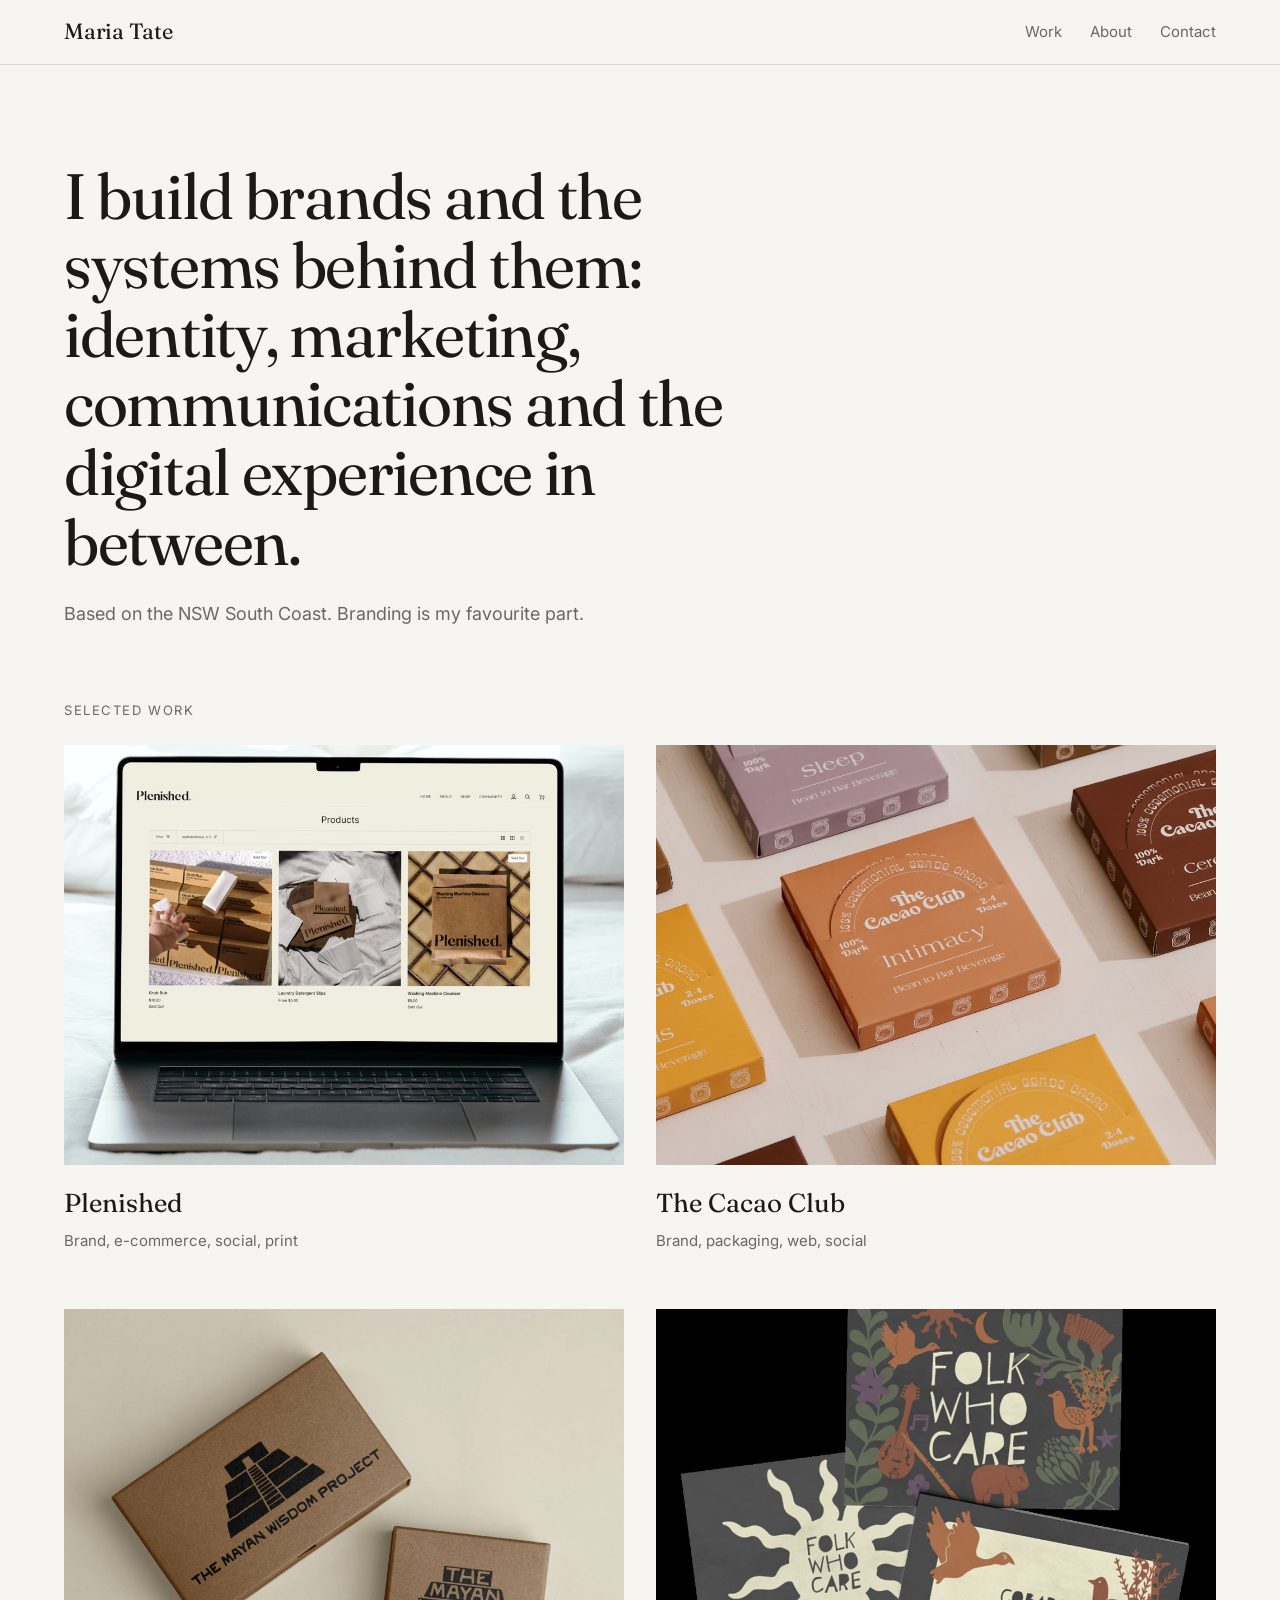
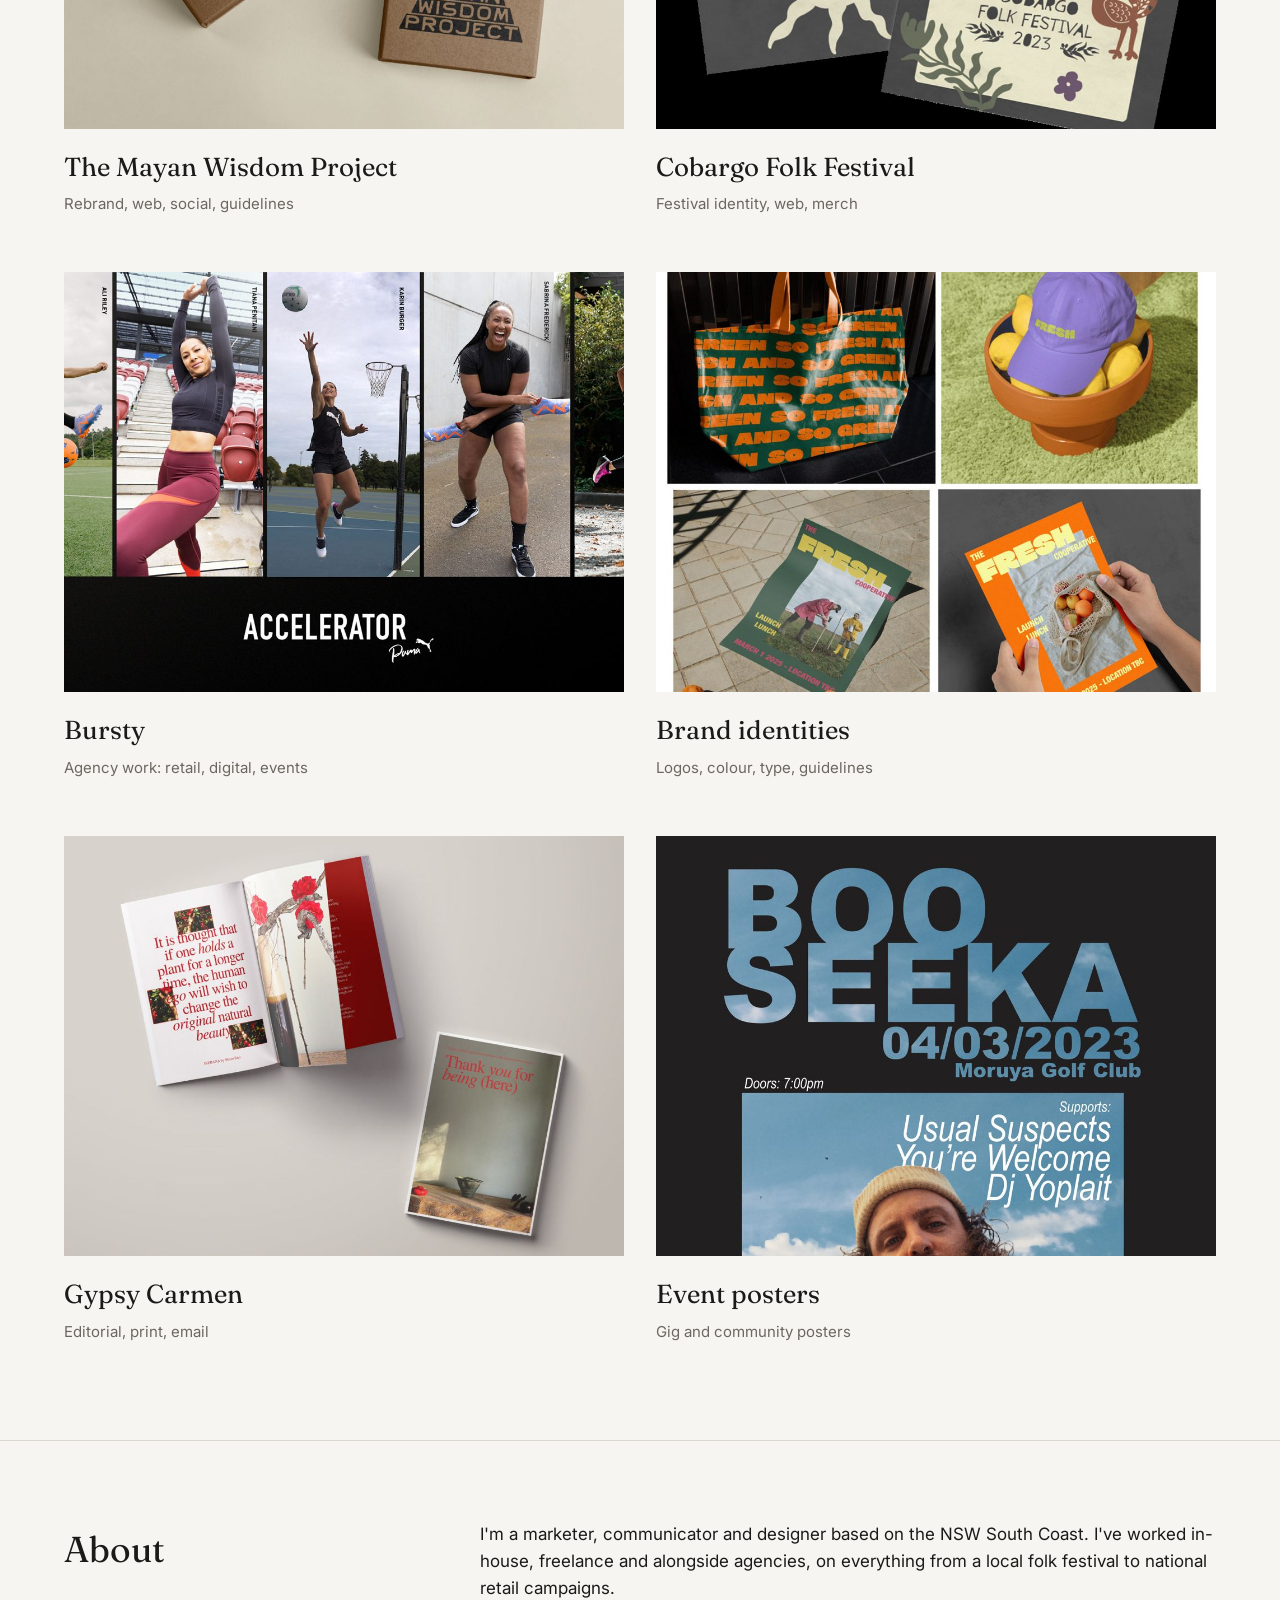
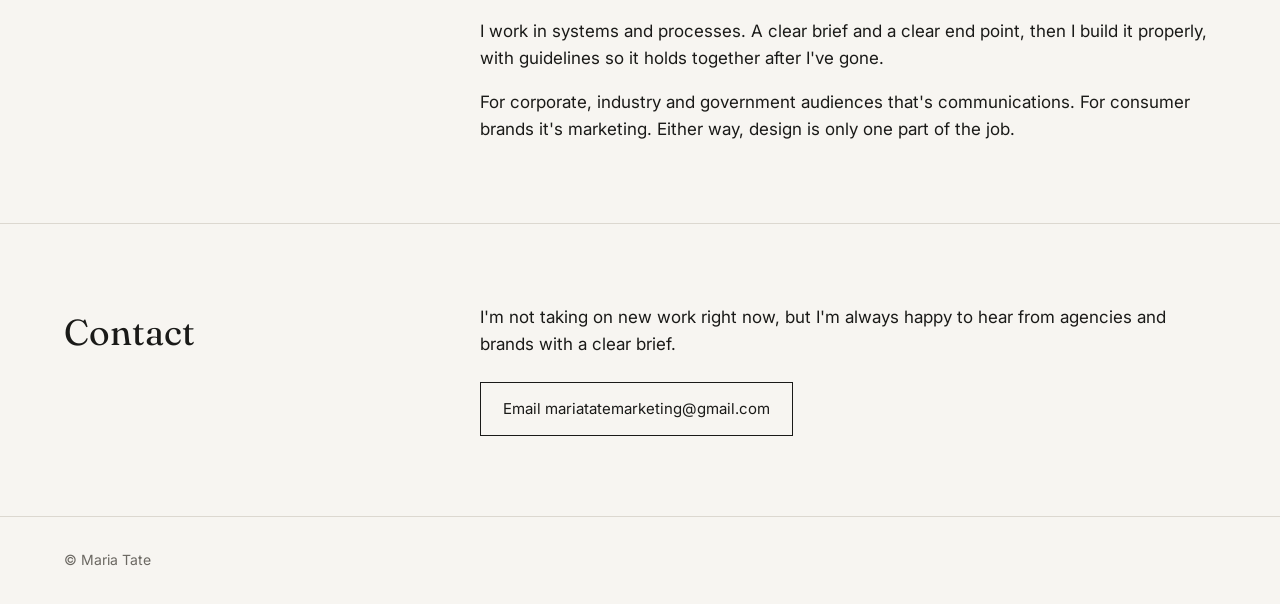
==== index.html @ 7a2a27ae "Add files via upload" ====
<!doctype html>
<html lang="en-AU">
<head>
<meta charset="utf-8">
<meta name="viewport" content="width=device-width, initial-scale=1">
<title>Maria Tate</title>
<meta name="description" content="I build brands and the systems behind them: identity, marketing, communications and the digital experience in between.">
<link rel="preconnect" href="https://fonts.googleapis.com"><link rel="preconnect" href="https://fonts.gstatic.com" crossorigin>
<link href="https://fonts.googleapis.com/css2?family=Fraunces:opsz,wght@9..144,400&family=Inter:wght@400;500&display=swap" rel="stylesheet">
<link rel="stylesheet" href="style.css">
</head>
<body>
<header><div class="wrap"><a class="logo" href="index.html">Maria Tate</a>
<nav><a href="index.html#work">Work</a><a href="index.html#about">About</a><a href="index.html#contact">Contact</a></nav></div></header>
<main>
<section class="wrap hero"><h1>I build brands and the systems behind them: identity, marketing, communications and the digital experience in between.</h1><p>Based on the NSW South Coast. Branding is my favourite part.</p></section>
<section class="wrap" id="work"><div class="label">Selected work</div><div class="grid"><a class="card" href="work/plenished.html"><div class="img"><img src="images/plenished/cover.jpg" alt="Plenished" loading="lazy" width="1000" height="750"></div><h3>Plenished</h3><p>Brand, e-commerce, social, print</p></a>
<a class="card" href="work/the-cacao-club.html"><div class="img"><img src="images/the-cacao-club/cover.jpg" alt="The Cacao Club" loading="lazy" width="1000" height="750"></div><h3>The Cacao Club</h3><p>Brand, packaging, web, social</p></a>
<a class="card" href="work/the-mayan-wisdom-project.html"><div class="img"><img src="images/the-mayan-wisdom-project/cover.jpg" alt="The Mayan Wisdom Project" loading="lazy" width="1000" height="750"></div><h3>The Mayan Wisdom Project</h3><p>Rebrand, web, social, guidelines</p></a>
<a class="card" href="work/cobargo-folk-festival.html"><div class="img"><img src="images/cobargo-folk-festival/cover.jpg" alt="Cobargo Folk Festival" loading="lazy" width="1000" height="750"></div><h3>Cobargo Folk Festival</h3><p>Festival identity, web, merch</p></a>
<a class="card" href="work/bursty.html"><div class="img"><img src="images/bursty/cover.jpg" alt="Bursty" loading="lazy" width="1000" height="750"></div><h3>Bursty</h3><p>Agency work: retail, digital, events</p></a>
<a class="card" href="work/brand-identities.html"><div class="img"><img src="images/brand-identities/cover.jpg" alt="Brand identities" loading="lazy" width="1000" height="750"></div><h3>Brand identities</h3><p>Logos, colour, type, guidelines</p></a>
<a class="card" href="work/gypsy-carmen.html"><div class="img"><img src="images/gypsy-carmen/cover.jpg" alt="Gypsy Carmen" loading="lazy" width="1000" height="750"></div><h3>Gypsy Carmen</h3><p>Editorial, print, email</p></a>
<a class="card" href="work/event-posters.html"><div class="img"><img src="images/event-posters/cover.jpg" alt="Event posters" loading="lazy" width="1000" height="750"></div><h3>Event posters</h3><p>Gig and community posters</p></a></div></section>
<section class="block" id="about"><div class="wrap two"><h2>About</h2><div><p>I&#x27;m a marketer, communicator and designer based on the NSW South Coast. I&#x27;ve worked in-house, freelance and alongside agencies, on everything from a local folk festival to national retail campaigns.</p><p>I work in systems and processes. A clear brief and a clear end point, then I build it properly, with guidelines so it holds together after I&#x27;ve gone.</p><p>For corporate, industry and government audiences that&#x27;s communications. For consumer brands it&#x27;s marketing. Either way, design is only one part of the job.</p></div></div></section>
<section class="block" id="contact"><div class="wrap two"><h2>Contact</h2><div><p>I&#x27;m not taking on new work right now, but I&#x27;m always happy to hear from agencies and brands with a clear brief.</p><a class="btn" href="mailto:mariatatemarketing@gmail.com">Email mariatatemarketing@gmail.com</a></div></div></section>
</main>
<footer><div class="wrap">&copy; Maria Tate</div></footer>
</body>
</html>
---- style.css ----
:root{--bg:#f7f5f1;--ink:#1a1a18;--muted:#6b6862;--line:#dcd8d0;--accent:#7a4a2b}
*{box-sizing:border-box;margin:0;padding:0}
html{scroll-behavior:smooth}
body{background:var(--bg);color:var(--ink);font-family:'Inter',system-ui,sans-serif;font-size:17px;line-height:1.6;-webkit-font-smoothing:antialiased}
a{color:inherit}
img{display:block;max-width:100%;height:auto}
.wrap{max-width:1200px;margin:0 auto;padding:0 24px}
header{position:sticky;top:0;z-index:5;background:rgba(247,245,241,.92);backdrop-filter:blur(8px);border-bottom:1px solid var(--line)}
header .wrap{display:flex;justify-content:space-between;align-items:center;height:64px}
.logo{font-family:'Fraunces',Georgia,serif;font-size:22px;text-decoration:none;letter-spacing:-.01em}
nav a{text-decoration:none;margin-left:28px;font-size:15px;color:var(--muted)}
nav a:hover{color:var(--ink)}
.hero{padding-top:96px;padding-bottom:72px}
.hero h1{font-family:'Fraunces',Georgia,serif;font-weight:400;font-size:clamp(34px,5.4vw,64px);line-height:1.08;letter-spacing:-.02em;max-width:17ch}
.hero p{margin-top:24px;color:var(--muted);font-size:18px}
.label{font-size:13px;letter-spacing:.12em;text-transform:uppercase;color:var(--muted);margin-bottom:24px}
.grid{display:grid;grid-template-columns:repeat(2,1fr);gap:56px 32px;padding-bottom:96px}
.card{text-decoration:none;display:block}
.card .img{overflow:hidden;background:#e9e5de}
.card img{width:100%;aspect-ratio:4/3;object-fit:cover;transition:transform .5s ease}
.card:hover img{transform:scale(1.03)}
.card h3{font-family:'Fraunces',Georgia,serif;font-weight:400;font-size:26px;margin-top:18px}
.card p{color:var(--muted);font-size:15px;margin-top:4px}
section.block{border-top:1px solid var(--line);padding:80px 0}
.two{display:grid;grid-template-columns:1fr 2fr;gap:48px}
.two h2{font-family:'Fraunces',Georgia,serif;font-weight:400;font-size:36px}
.two p+p{margin-top:16px}
.btn{display:inline-block;margin-top:24px;padding:14px 22px;border:1px solid var(--ink);text-decoration:none;font-size:15px}
.btn:hover{background:var(--ink);color:var(--bg)}
footer{border-top:1px solid var(--line);padding:32px 0;color:var(--muted);font-size:14px}
.phead{padding:80px 0 48px}
.phead .tag{color:var(--muted);font-size:14px;letter-spacing:.06em;text-transform:uppercase}
.phead h1{font-family:'Fraunces',Georgia,serif;font-weight:400;font-size:clamp(40px,6vw,76px);line-height:1.05;letter-spacing:-.02em;margin:12px 0 20px}
.phead .sum{font-size:22px;max-width:30ch;line-height:1.4}
.pbody{display:grid;grid-template-columns:1fr 1fr;gap:48px;padding:48px 0 72px;border-top:1px solid var(--line)}
.pbody h2{font-size:13px;letter-spacing:.12em;text-transform:uppercase;color:var(--muted);font-weight:500;margin-bottom:14px}
.pbody ul{list-style:none}
.pbody li{padding:10px 0;border-bottom:1px solid var(--line)}
.pbody p+p{margin-top:14px}
.result{margin-top:32px}
blockquote{font-family:'Fraunces',Georgia,serif;font-size:24px;line-height:1.35;margin-top:32px;padding-left:20px;border-left:2px solid var(--accent)}
blockquote cite{display:block;font-family:'Inter',sans-serif;font-style:normal;font-size:14px;color:var(--muted);margin-top:10px}
.gallery{display:flex;flex-direction:column;gap:32px;padding-bottom:80px}
.gallery figure{background:#ece8e1}
.gallery img{margin:0 auto}
.gallery .tall img{max-width:640px;width:100%}
.next{border-top:1px solid var(--line);padding:56px 0 80px;display:flex;justify-content:space-between;align-items:baseline;gap:24px}
.next a{font-family:'Fraunces',Georgia,serif;font-size:32px;text-decoration:none}
.next a:hover{color:var(--accent)}
@media (max-width:760px){
  body{font-size:16px}
  .wrap{padding:0 16px}
  nav a{margin-left:18px}
  .hero{padding-top:56px;padding-bottom:48px}
  .grid{grid-template-columns:1fr;gap:40px}
  .two,.pbody{grid-template-columns:1fr;gap:24px}
  section.block{padding:56px 0}
  .phead{padding:48px 0 32px}
  .gallery{gap:16px}
  .next a{font-size:24px}
}
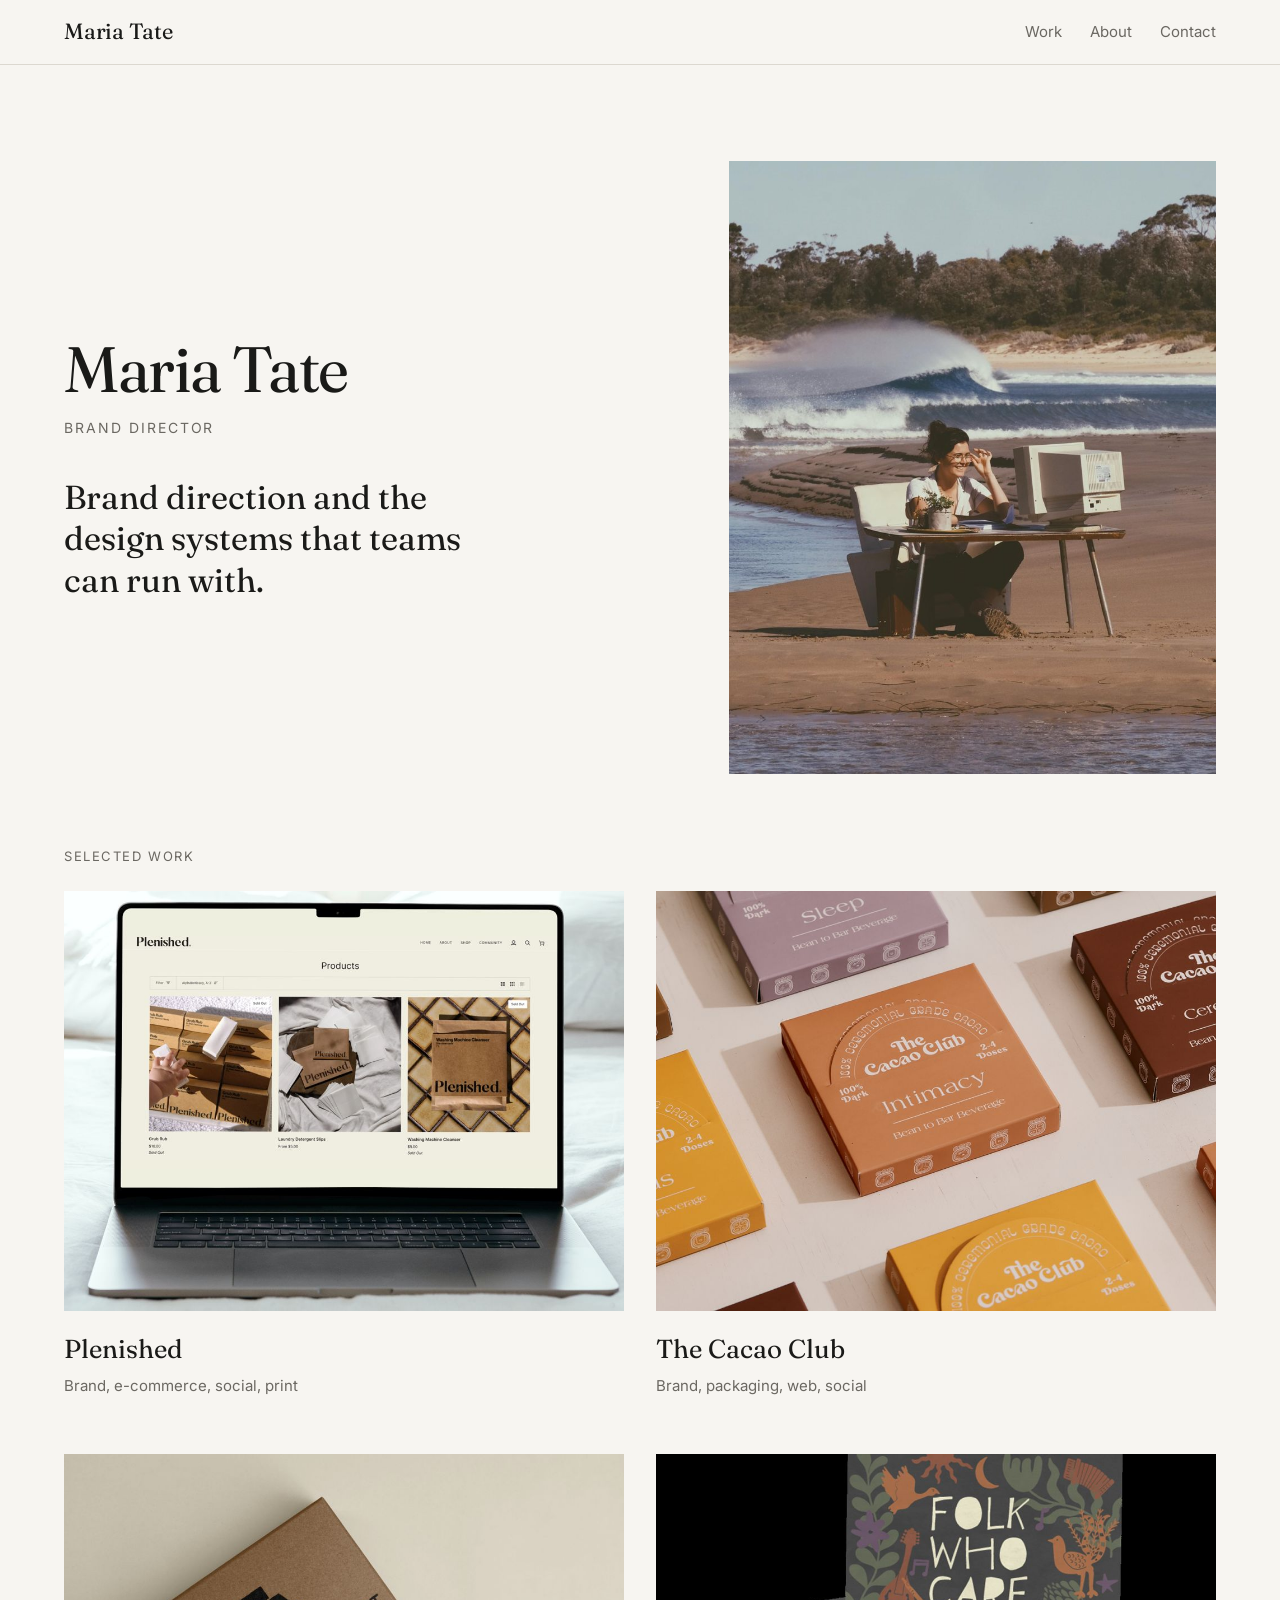
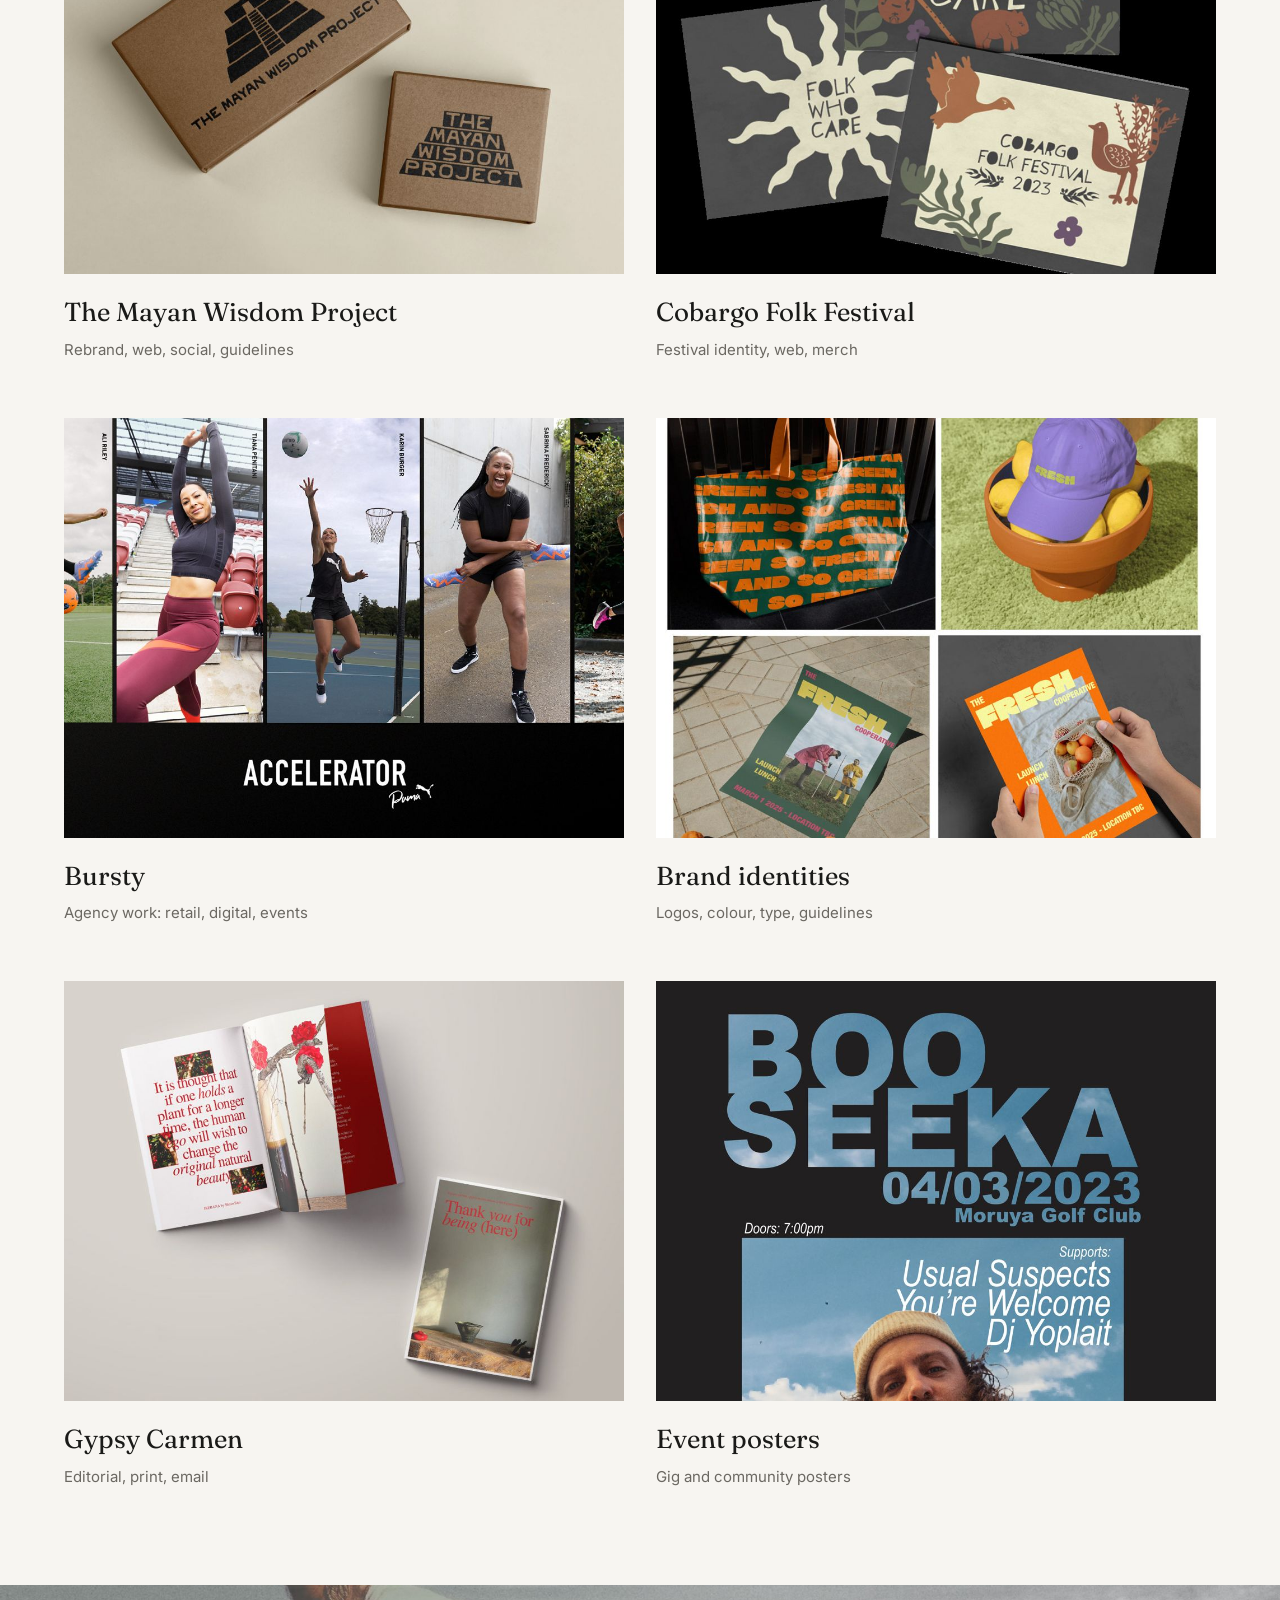
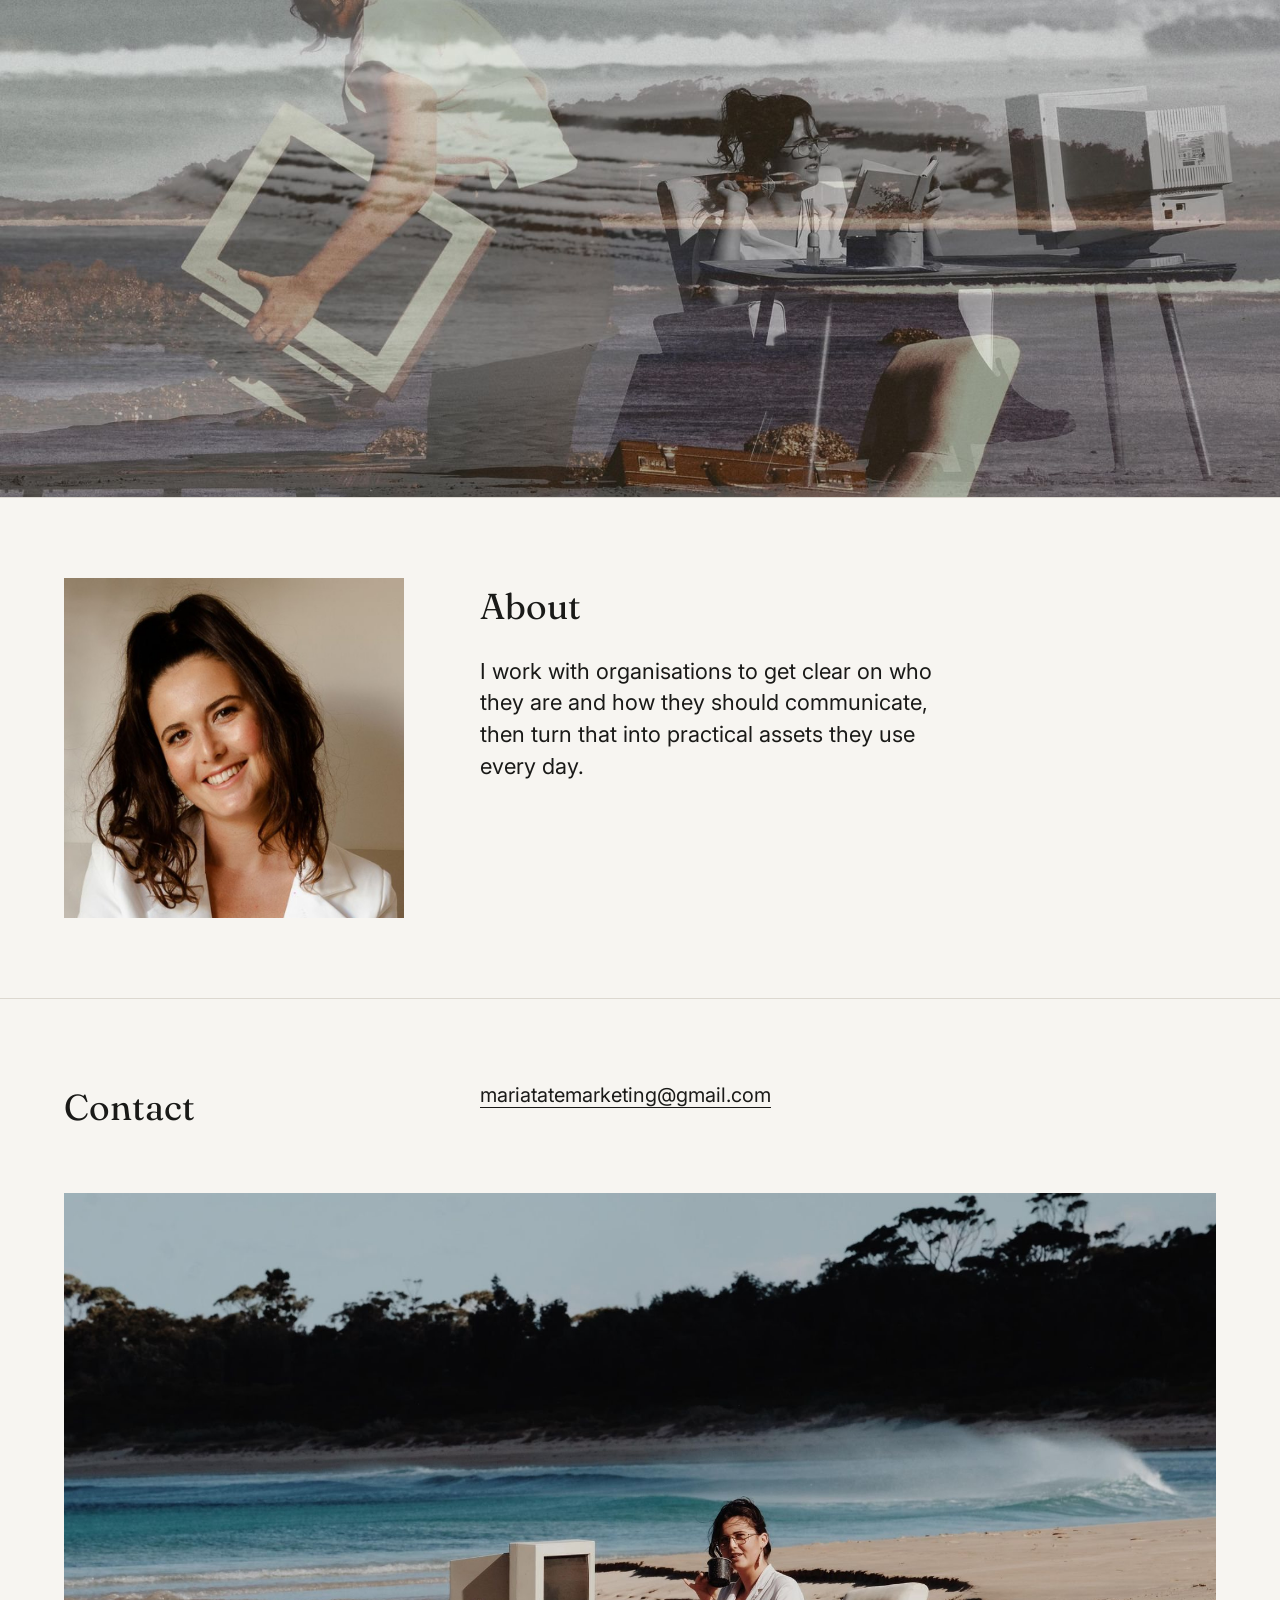
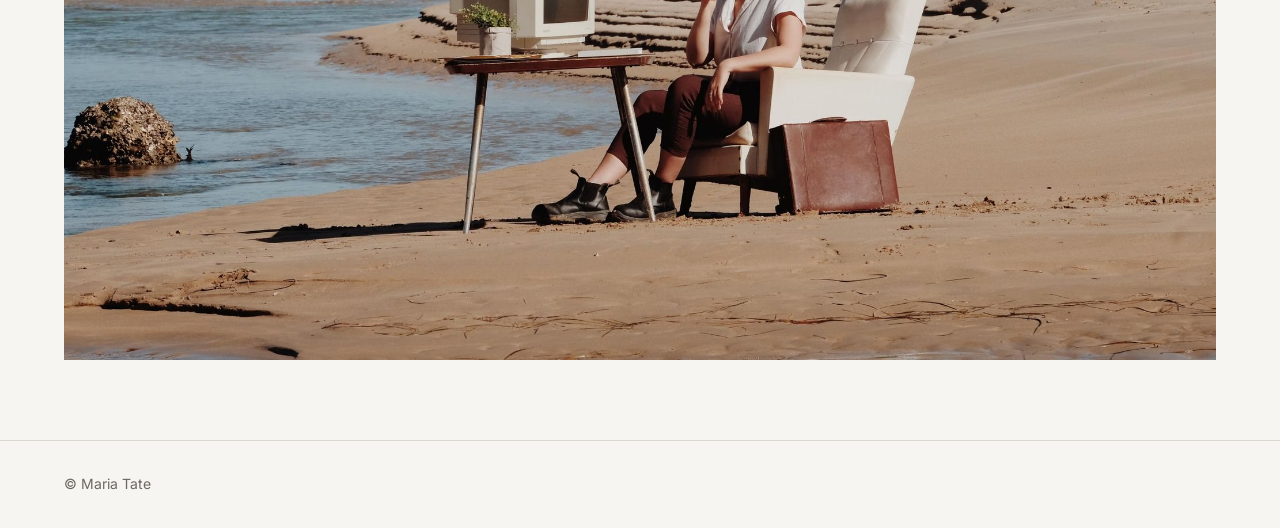
==== commit e7a057de: "Add files via upload" ====
--- a/index.html
+++ b/index.html
@@ -3,8 +3,13 @@
 <head>
 <meta charset="utf-8">
 <meta name="viewport" content="width=device-width, initial-scale=1">
-<title>Maria Tate</title>
-<meta name="description" content="I build brands and the systems behind them: identity, marketing, communications and the digital experience in between.">
+<title>Maria Tate | Brand Director</title>
+<meta name="description" content="Brand direction and the design systems that teams can run with.">
+<meta property="og:title" content="Maria Tate | Brand Director">
+<meta property="og:description" content="Brand direction and the design systems that teams can run with.">
+<meta property="og:image" content="https://mariatate.com/images/brand/social-preview.jpg">
+<meta property="og:type" content="website">
+<meta name="twitter:card" content="summary_large_image">
 <link rel="preconnect" href="https://fonts.googleapis.com"><link rel="preconnect" href="https://fonts.gstatic.com" crossorigin>
 <link href="https://fonts.googleapis.com/css2?family=Fraunces:opsz,wght@9..144,400&family=Inter:wght@400;500&display=swap" rel="stylesheet">
 <link rel="stylesheet" href="style.css">
@@ -13,7 +18,7 @@
 <header><div class="wrap"><a class="logo" href="index.html">Maria Tate</a>
 <nav><a href="index.html#work">Work</a><a href="index.html#about">About</a><a href="index.html#contact">Contact</a></nav></div></header>
 <main>
-<section class="wrap hero"><h1>I build brands and the systems behind them: identity, marketing, communications and the digital experience in between.</h1><p>Based on the NSW South Coast. Branding is my favourite part.</p></section>
+<section class="wrap hero"><div class="herotext"><h1>Maria Tate</h1><div class="title">Brand Director</div><p class="line">Brand direction and the design systems that teams can run with.</p></div><img class="heroimg" src="images/brand/beach-wave.jpg" alt="Maria Tate at her beach desk" width="1000" height="1258"></section>
 <section class="wrap" id="work"><div class="label">Selected work</div><div class="grid"><a class="card" href="work/plenished.html"><div class="img"><img src="images/plenished/cover.jpg" alt="Plenished" loading="lazy" width="1000" height="750"></div><h3>Plenished</h3><p>Brand, e-commerce, social, print</p></a>
 <a class="card" href="work/the-cacao-club.html"><div class="img"><img src="images/the-cacao-club/cover.jpg" alt="The Cacao Club" loading="lazy" width="1000" height="750"></div><h3>The Cacao Club</h3><p>Brand, packaging, web, social</p></a>
 <a class="card" href="work/the-mayan-wisdom-project.html"><div class="img"><img src="images/the-mayan-wisdom-project/cover.jpg" alt="The Mayan Wisdom Project" loading="lazy" width="1000" height="750"></div><h3>The Mayan Wisdom Project</h3><p>Rebrand, web, social, guidelines</p></a>
@@ -22,8 +27,9 @@
 <a class="card" href="work/brand-identities.html"><div class="img"><img src="images/brand-identities/cover.jpg" alt="Brand identities" loading="lazy" width="1000" height="750"></div><h3>Brand identities</h3><p>Logos, colour, type, guidelines</p></a>
 <a class="card" href="work/gypsy-carmen.html"><div class="img"><img src="images/gypsy-carmen/cover.jpg" alt="Gypsy Carmen" loading="lazy" width="1000" height="750"></div><h3>Gypsy Carmen</h3><p>Editorial, print, email</p></a>
 <a class="card" href="work/event-posters.html"><div class="img"><img src="images/event-posters/cover.jpg" alt="Event posters" loading="lazy" width="1000" height="750"></div><h3>Event posters</h3><p>Gig and community posters</p></a></div></section>
-<section class="block" id="about"><div class="wrap two"><h2>About</h2><div><p>I&#x27;m a marketer, communicator and designer based on the NSW South Coast. I&#x27;ve worked in-house, freelance and alongside agencies, on everything from a local folk festival to national retail campaigns.</p><p>I work in systems and processes. A clear brief and a clear end point, then I build it properly, with guidelines so it holds together after I&#x27;ve gone.</p><p>For corporate, industry and government audiences that&#x27;s communications. For consumer brands it&#x27;s marketing. Either way, design is only one part of the job.</p></div></div></section>
-<section class="block" id="contact"><div class="wrap two"><h2>Contact</h2><div><p>I&#x27;m not taking on new work right now, but I&#x27;m always happy to hear from agencies and brands with a clear brief.</p><a class="btn" href="mailto:mariatatemarketing@gmail.com">Email mariatatemarketing@gmail.com</a></div></div></section>
+<section class="band"><img src="images/brand/double-exposure.jpg" alt="" loading="lazy"></section>
+<section class="block" id="about"><div class="wrap two"><div><img class="side" src="images/brand/headshot.jpg" alt="Maria Tate" loading="lazy" width="800" height="800"></div><div><h2>About</h2><p>I work with organisations to get clear on who they are and how they should communicate, then turn that into practical assets they use every day.</p></div></div></section>
+<section class="block" id="contact"><div class="wrap two"><h2>Contact</h2><div><p><a class="mail" href="mailto:mariatatemarketing@gmail.com">mariatatemarketing@gmail.com</a></p></div></div><div class="wrap"><img class="contactimg" src="images/brand/hero.jpg" alt="Maria Tate working at a desk on the beach" loading="lazy" width="2000" height="1333"></div></section>
 </main>
 <footer><div class="wrap">&copy; Maria Tate</div></footer>
 </body>
--- a/style.css
+++ b/style.css
@@ -13,7 +13,9 @@
 nav a:hover{color:var(--ink)}
 .hero{padding-top:96px;padding-bottom:72px}
 .hero h1{font-family:'Fraunces',Georgia,serif;font-weight:400;font-size:clamp(34px,5.4vw,64px);line-height:1.08;letter-spacing:-.02em;max-width:17ch}
-.hero p{margin-top:24px;color:var(--muted);font-size:18px}
+.hero .title{margin-top:14px;font-size:14px;letter-spacing:.14em;text-transform:uppercase;color:var(--muted)}
+.hero .line{margin-top:36px;font-family:'Fraunces',Georgia,serif;font-size:clamp(24px,2.6vw,34px);line-height:1.25;max-width:20ch}
+.mail{font-size:20px;text-decoration:none;border-bottom:1px solid var(--ink)}
 .label{font-size:13px;letter-spacing:.12em;text-transform:uppercase;color:var(--muted);margin-bottom:24px}
 .grid{display:grid;grid-template-columns:repeat(2,1fr);gap:56px 32px;padding-bottom:96px}
 .card{text-decoration:none;display:block}
@@ -26,6 +28,14 @@
 .two{display:grid;grid-template-columns:1fr 2fr;gap:48px}
 .two h2{font-family:'Fraunces',Georgia,serif;font-weight:400;font-size:36px}
 .two p+p{margin-top:16px}
+.hero{display:grid;grid-template-columns:1.25fr 1fr;gap:56px;align-items:center}
+.heroimg{width:100%;max-height:640px;object-fit:cover}
+.contactimg{width:100%;margin-top:56px}
+.band{margin-bottom:0}
+.band img{width:100%;height:clamp(240px,40vw,520px);object-fit:cover}
+.side{width:100%;max-width:340px}
+#about h2{margin-bottom:20px}
+#about p{font-size:22px;line-height:1.45;max-width:34ch}
 .btn{display:inline-block;margin-top:24px;padding:14px 22px;border:1px solid var(--ink);text-decoration:none;font-size:15px}
 .btn:hover{background:var(--ink);color:var(--bg)}
 footer{border-top:1px solid var(--line);padding:32px 0;color:var(--muted);font-size:14px}
@@ -45,6 +55,7 @@
 .gallery figure{background:#ece8e1}
 .gallery img{margin:0 auto}
 .gallery .tall img{max-width:640px;width:100%}
+.gallery .port img{max-width:720px;width:100%}
 .next{border-top:1px solid var(--line);padding:56px 0 80px;display:flex;justify-content:space-between;align-items:baseline;gap:24px}
 .next a{font-family:'Fraunces',Georgia,serif;font-size:32px;text-decoration:none}
 .next a:hover{color:var(--accent)}
@@ -58,5 +69,7 @@
   section.block{padding:56px 0}
   .phead{padding:48px 0 32px}
   .gallery{gap:16px}
+  .hero{grid-template-columns:1fr;gap:32px}
+  .side{max-width:100%}
   .next a{font-size:24px}
 }
